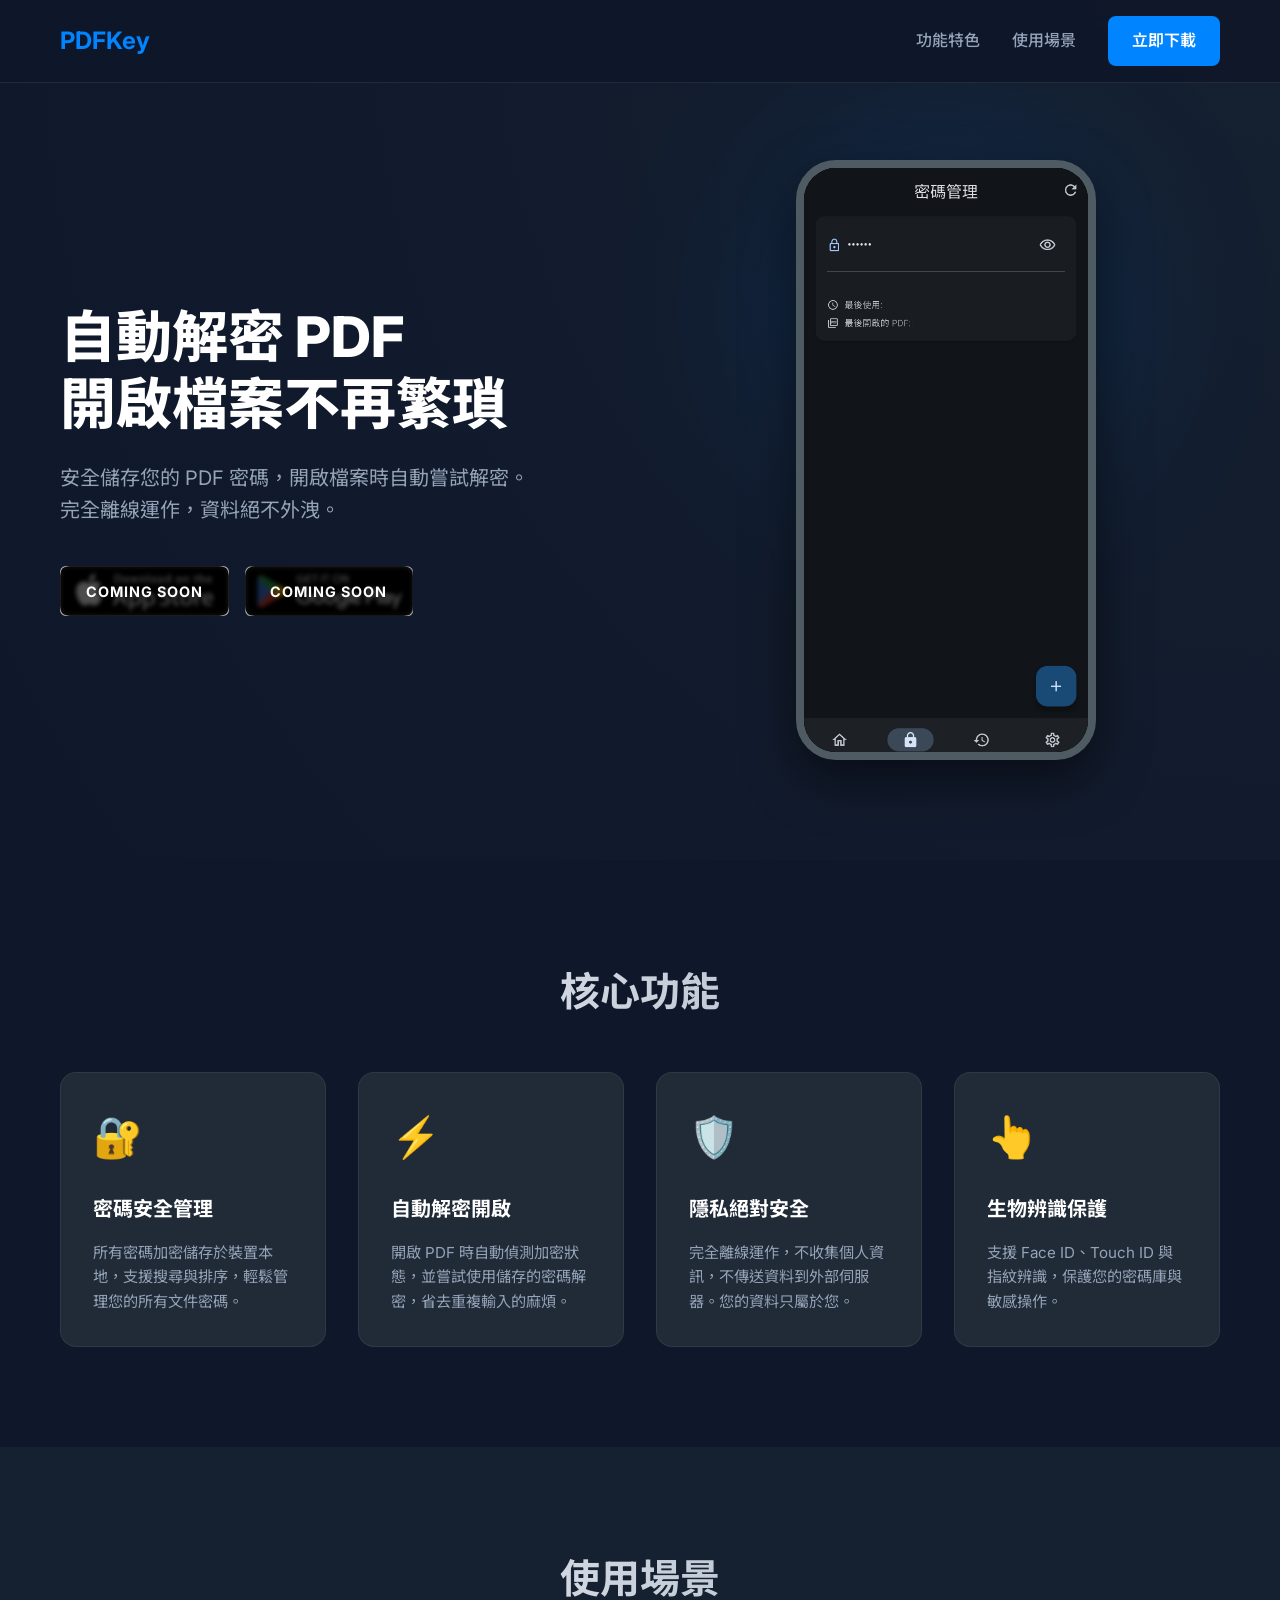
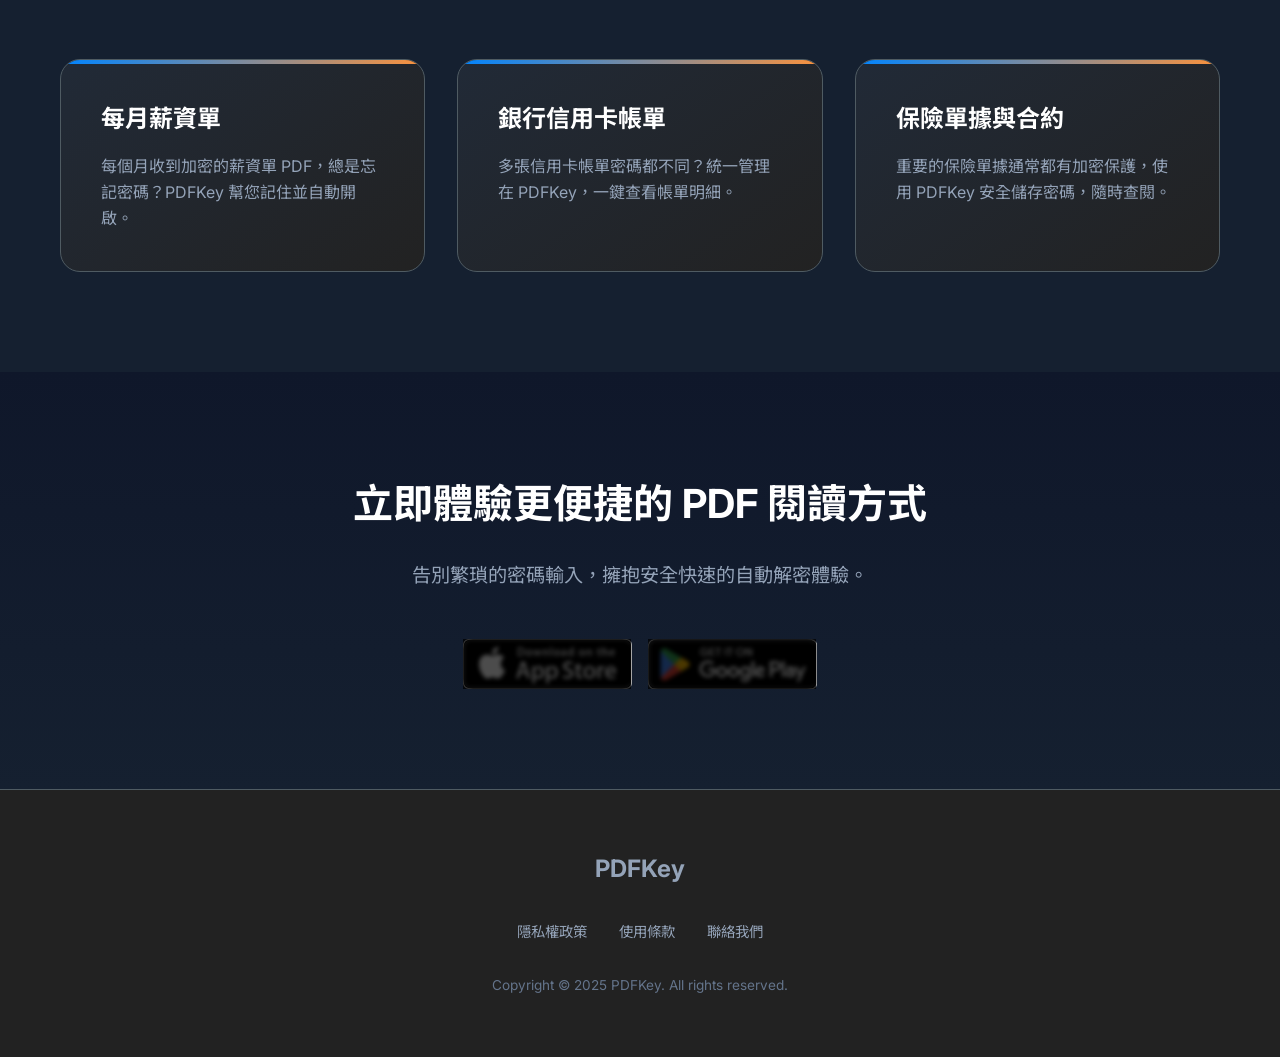
==== pdfkey/index.html @ 23a2e24d "first commit" ====
<!DOCTYPE html>
<html lang="zh-TW">

<head>
    <meta charset="UTF-8">
    <meta name="viewport" content="width=device-width, initial-scale=1.0">
    <title>PDFKey - 自動解密 PDF 開啟工具 | 安全、快速、離線</title>
    <link rel="icon" href="images/icon.png">
    <meta name="description"
        content="PDFKey 是一個專為自動解密和開啟加密 PDF 檔案設計的 App。安全儲存密碼，自動嘗試解密，完全離線運作，保障您的隱私安全。支援 iOS 與 Android。">
    <meta name="keywords" content="PDF, 解密, 密碼管理, PDF開啟, 加密PDF, 離線工具, iOS, Android, Flutter">
    <meta name="author" content="PDFKey Team">
    <meta name="robots" content="index, follow">

    <!-- Open Graph / Facebook -->
    <meta property="og:type" content="website">
    <meta property="og:url" content="https://www.frankchen.tw/pdfkey/">
    <meta property="og:title" content="PDFKey - 自動解密 PDF 開啟工具">
    <meta property="og:description" content="安全儲存密碼，一鍵自動解密，完全離線運作。解決您每次打開薪資單、帳單都要輸入密碼的煩惱。">
    <meta property="og:image" content="assets/og-image.jpg">

    <!-- Twitter -->
    <meta property="twitter:card" content="summary_large_image">
    <meta property="twitter:url" content="https://www.frankchen.tw/pdfkey/">
    <meta property="twitter:title" content="PDFKey - 自動解密 PDF 開啟工具">
    <meta property="twitter:description" content="安全儲存密碼，一鍵自動解密，完全離線運作。解決您每次打開薪資單、帳單都要輸入密碼的煩惱。">
    <meta property="twitter:image" content="assets/og-image.jpg">

    <link rel="stylesheet" href="style.css">

    <!-- Google Fonts -->
    <link rel="preconnect" href="https://fonts.googleapis.com">
    <link rel="preconnect" href="https://fonts.gstatic.com" crossorigin>
    <link
        href="https://fonts.googleapis.com/css2?family=Inter:wght@400;500;600;700&family=Noto+Sans+TC:wght@400;500;700&display=swap"
        rel="stylesheet">

    <!-- Schema.org Structured Data -->
    <script type="application/ld+json">
    {
      "@context": "https://schema.org",
      "@type": "SoftwareApplication",
      "name": "PDFKey",
      "operatingSystem": "iOS, Android",
      "applicationCategory": "UtilitiesApplication",
      "offers": {
        "@type": "Offer",
        "price": "0",
        "priceCurrency": "TWD"
      },
      "description": "PDFKey 是一個專為自動解密和開啟加密 PDF 檔案設計的 App。安全儲存密碼，自動嘗試解密，完全離線運作。",
      "featureList": "自動解密 PDF, 密碼安全儲存, 生物辨識保護, 完全離線運作"
    }
    </script>
</head>

<body>
    <header class="header">
        <div class="container header-container">
            <a href="#" class="logo">PDFKey</a>
            <nav class="nav">
                <ul class="nav-list">
                    <li><a href="#features">功能特色</a></li>
                    <li><a href="#use-cases">使用場景</a></li>
                    <li><a href="#download" class="btn btn-primary nav-btn">立即下載</a></li>
                </ul>
                <button class="mobile-menu-btn" aria-label="Toggle menu">
                    <span></span>
                    <span></span>
                    <span></span>
                </button>
            </nav>
        </div>
    </header>

    <main>
        <section class="hero">
            <div class="container hero-container">
                <div class="hero-content">
                    <h1>自動解密 PDF<br>開啟檔案不再繁瑣</h1>
                    <p class="hero-subtitle">安全儲存您的 PDF 密碼，開啟檔案時自動嘗試解密。<br>完全離線運作，資料絕不外洩。</p>
                    <div class="hero-buttons">
                        <a href="#" class="store-badge coming-soon">
                            <img src="images/app-store-badge.webp" alt="Download on the App Store">
                        </a>
                        <a href="#" class="store-badge coming-soon">
                            <img src="images/google-play-badge.png" alt="Get it on Google Play">
                        </a>
                    </div>
                </div>
                <div class="hero-image">
                    <!-- Placeholder for App Screenshot -->
                    <div class="app-mockup">
                        <div class="mockup-screen">
                            <div class="carousel-container">
                                <img src="images/pdfkey-1-homepage.jpg" alt="PDFKey Homepage"
                                    class="carousel-slide active">
                                <img src="images/pdfkey-2-password.jpg" alt="PDFKey Password Management"
                                    class="carousel-slide">
                                <img src="images/pdfkey-3-history.jpg" alt="PDFKey History" class="carousel-slide">
                                <img src="images/pdfkey-4-settings.jpg" alt="PDFKey Settings" class="carousel-slide">
                            </div>
                        </div>
                    </div>
                </div>
            </div>
        </section>

        <section id="features" class="features">
            <div class="container">
                <h2 class="section-title">核心功能</h2>
                <div class="features-grid">
                    <div class="feature-card">
                        <div class="feature-icon">🔐</div>
                        <h3>密碼安全管理</h3>
                        <p>所有密碼加密儲存於裝置本地，支援搜尋與排序，輕鬆管理您的所有文件密碼。</p>
                    </div>
                    <div class="feature-card">
                        <div class="feature-icon">⚡️</div>
                        <h3>自動解密開啟</h3>
                        <p>開啟 PDF 時自動偵測加密狀態，並嘗試使用儲存的密碼解密，省去重複輸入的麻煩。</p>
                    </div>
                    <div class="feature-card">
                        <div class="feature-icon">🛡️</div>
                        <h3>隱私絕對安全</h3>
                        <p>完全離線運作，不收集個人資訊，不傳送資料到外部伺服器。您的資料只屬於您。</p>
                    </div>
                    <div class="feature-card">
                        <div class="feature-icon">👆</div>
                        <h3>生物辨識保護</h3>
                        <p>支援 Face ID、Touch ID 與指紋辨識，保護您的密碼庫與敏感操作。</p>
                    </div>
                </div>
            </div>
        </section>

        <section id="use-cases" class="use-cases">
            <div class="container">
                <h2 class="section-title">使用場景</h2>
                <div class="use-cases-grid">
                    <div class="use-case-item">
                        <div class="use-case-content">
                            <h3>每月薪資單</h3>
                            <p>每個月收到加密的薪資單 PDF，總是忘記密碼？PDFKey 幫您記住並自動開啟。</p>
                        </div>
                    </div>
                    <div class="use-case-item">
                        <div class="use-case-content">
                            <h3>銀行信用卡帳單</h3>
                            <p>多張信用卡帳單密碼都不同？統一管理在 PDFKey，一鍵查看帳單明細。</p>
                        </div>
                    </div>
                    <div class="use-case-item">
                        <div class="use-case-content">
                            <h3>保險單據與合約</h3>
                            <p>重要的保險單據通常都有加密保護，使用 PDFKey 安全儲存密碼，隨時查閱。</p>
                        </div>
                    </div>
                </div>
            </div>
        </section>

        <section id="download" class="cta">
            <div class="container">
                <h2>立即體驗更便捷的 PDF 閱讀方式</h2>
                <p>告別繁瑣的密碼輸入，擁抱安全快速的自動解密體驗。</p>
                <div class="hero-buttons">
                    <a href="#" class="store-badge coming-soon">
                        <img src="images/app-store-badge.webp" alt="Download on the App Store">
                    </a>
                    <a href="#" class="store-badge coming-soon">
                        <img src="images/google-play-badge.png" alt="Get it on Google Play">
                    </a>
                </div>
            </div>
        </section>
    </main>

    <footer class="footer">
        <div class="container footer-container">
            <div class="footer-logo">PDFKey</div>
            <div class="footer-links">
                <a href="privacy.html">隱私權政策</a>
                <a href="terms.html">使用條款</a>
                <a href="mailto:qwer4488999@gmail.com">聯絡我們</a>
            </div>
            <div class="footer-copyright">
                Copyright &copy; 2025 PDFKey. All rights reserved.
            </div>
        </div>
    </footer>

    <script src="script.js"></script>
</body>

</html>
---- pdfkey/style.css ----
:root {
    --primary: #0f172a;
    --secondary-1: #212a37;
    --secondary-2: #222222;
    --secondary-3: #152030;
    --border: #4f5b62;
    --accent-1: #0084ff;
    --accent-2: #0177e3;
    --accent-3: #fb923c;
    --text-main: #ffffff;
    --text-muted: #94a3b8;
    --font-main: 'Inter', 'Noto Sans TC', sans-serif;
}

* {
    margin: 0;
    padding: 0;
    box-sizing: border-box;
}

body {
    font-family: var(--font-main);
    background-color: var(--primary);
    color: var(--text-main);
    line-height: 1.6;
    overflow-x: hidden;
}

a {
    text-decoration: none;
    color: inherit;
    transition: color 0.3s ease;
}

ul {
    list-style: none;
}

/* Utilities */
.container {
    max-width: 1200px;
    margin: 0 auto;
    padding: 0 20px;
}

.btn {
    display: inline-block;
    padding: 12px 24px;
    border-radius: 8px;
    font-weight: 600;
    cursor: pointer;
    transition: all 0.3s ease;
}

.btn-primary {
    background-color: var(--accent-1);
    color: white;
}

.btn-primary:hover {
    background-color: var(--accent-2);
    transform: translateY(-2px);
}

.section-title {
    font-size: 2.5rem;
    font-weight: 700;
    text-align: center;
    margin-bottom: 3rem;
    background: linear-gradient(to right, #fff, #94a3b8);
    -webkit-background-clip: text;
    -webkit-text-fill-color: transparent;
}

/* Header */
.header {
    position: fixed;
    top: 0;
    left: 0;
    width: 100%;
    background-color: rgba(15, 23, 42, 0.9);
    backdrop-filter: blur(10px);
    z-index: 1000;
    border-bottom: 1px solid rgba(79, 91, 98, 0.3);
    padding: 1rem 0;
}

.header-container {
    display: flex;
    justify-content: space-between;
    align-items: center;
}

.logo {
    font-size: 1.5rem;
    font-weight: 700;
    color: var(--accent-1);
}

.nav-list {
    display: flex;
    align-items: center;
    gap: 2rem;
}

.nav-list a:not(.btn) {
    color: var(--text-muted);
    font-weight: 500;
}

.nav-list a:not(.btn):hover {
    color: var(--text-main);
}

.mobile-menu-btn {
    display: none;
    background: none;
    border: none;
    cursor: pointer;
    flex-direction: column;
    gap: 6px;
}

.mobile-menu-btn span {
    display: block;
    width: 25px;
    height: 2px;
    background-color: var(--text-main);
    transition: 0.3s;
}

/* Hero Section */
.hero {
    padding: 160px 0 100px;
    background: radial-gradient(circle at top right, var(--secondary-3), var(--primary));
    overflow: hidden;
}

.hero-container {
    display: flex;
    align-items: center;
    gap: 4rem;
}

.hero-content {
    flex: 1;
}

.hero h1 {
    font-size: 3.5rem;
    line-height: 1.2;
    margin-bottom: 1.5rem;
    font-weight: 800;
}

.hero-subtitle {
    font-size: 1.25rem;
    color: var(--text-muted);
    margin-bottom: 2.5rem;
}

.hero-buttons {
    display: flex;
    gap: 1rem;
    flex-wrap: wrap;
}

.store-badge {
    display: inline-flex;
    align-items: center;
    transition: transform 0.3s ease;
}

.store-badge img {
    height: 50px;
    width: auto;
    display: block;
}

.store-badge:hover {
    transform: translateY(-2px);
    opacity: 0.9;
}

.store-badge.coming-soon {
    position: relative;
    cursor: default;
    pointer-events: none;
}

.store-badge.coming-soon::after {
    content: 'Coming Soon';
    position: absolute;
    top: 0;
    left: 0;
    width: 100%;
    height: 100%;
    background-color: rgba(0, 0, 0, 0.7);
    color: #fff;
    display: flex;
    align-items: center;
    justify-content: center;
    font-weight: 700;
    font-size: 0.9rem;
    border-radius: 10px;
    backdrop-filter: blur(2px);
    text-transform: uppercase;
    letter-spacing: 1px;
}

.hero-image {
    flex: 1;
    display: flex;
    justify-content: center;
    position: relative;
}

.hero-image::before {
    content: '';
    position: absolute;
    width: 300px;
    height: 300px;
    background: var(--accent-1);
    filter: blur(100px);
    opacity: 0.2;
    z-index: -1;
    border-radius: 50%;
}

.app-mockup {
    width: 300px;
    height: 600px;
    background-color: var(--secondary-2);
    border-radius: 40px;
    border: 8px solid var(--border);
    position: relative;
    box-shadow: 0 20px 50px rgba(0, 0, 0, 0.5);
    overflow: hidden;
}

.mockup-screen {
    width: 100%;
    height: 100%;
    background-color: #000;
    overflow: hidden;
    position: relative;
}

.carousel-container {
    width: 100%;
    height: 100%;
    position: relative;
}

.carousel-slide {
    position: absolute;
    top: 0;
    left: 0;
    width: 100%;
    height: 100%;
    object-fit: cover;
    opacity: 0;
    transition: opacity 1s ease-in-out;
}

.carousel-slide.active {
    opacity: 1;
}

/* Features Section */
.features {
    padding: 100px 0;
    background-color: var(--primary);
}

.features-grid {
    display: grid;
    grid-template-columns: repeat(auto-fit, minmax(250px, 1fr));
    gap: 2rem;
}

.feature-card {
    background-color: var(--secondary-1);
    padding: 2rem;
    border-radius: 16px;
    border: 1px solid rgba(79, 91, 98, 0.3);
    transition: transform 0.3s ease;
}

.feature-card:hover {
    transform: translateY(-5px);
    border-color: var(--accent-1);
}

.feature-icon {
    font-size: 2.5rem;
    margin-bottom: 1.5rem;
}

.feature-card h3 {
    font-size: 1.25rem;
    margin-bottom: 1rem;
    color: var(--text-main);
}

.feature-card p {
    color: var(--text-muted);
    font-size: 0.95rem;
}

/* Use Cases Section */
.use-cases {
    padding: 100px 0;
    background-color: var(--secondary-3);
}

.use-cases-grid {
    display: grid;
    grid-template-columns: repeat(auto-fit, minmax(300px, 1fr));
    gap: 2rem;
}

.use-case-item {
    background: linear-gradient(145deg, var(--secondary-1), var(--secondary-2));
    padding: 2.5rem;
    border-radius: 20px;
    border: 1px solid var(--border);
    position: relative;
    overflow: hidden;
}

.use-case-item::before {
    content: '';
    position: absolute;
    top: 0;
    left: 0;
    width: 100%;
    height: 4px;
    background: linear-gradient(90deg, var(--accent-1), var(--accent-3));
}

.use-case-content h3 {
    font-size: 1.5rem;
    margin-bottom: 1rem;
    color: var(--text-main);
}

.use-case-content p {
    color: var(--text-muted);
}

/* CTA Section */
.cta {
    padding: 100px 0;
    text-align: center;
    background: linear-gradient(180deg, var(--primary) 0%, var(--secondary-3) 100%);
}

.cta h2 {
    font-size: 2.5rem;
    margin-bottom: 1.5rem;
}

.cta p {
    color: var(--text-muted);
    margin-bottom: 3rem;
    font-size: 1.2rem;
}

.cta .hero-buttons {
    justify-content: center;
}

/* Footer */
.footer {
    padding: 60px 0;
    background-color: var(--secondary-2);
    border-top: 1px solid var(--border);
}

.footer-container {
    display: flex;
    flex-direction: column;
    align-items: center;
    gap: 2rem;
}

.footer-logo {
    font-size: 1.5rem;
    font-weight: 700;
    color: var(--text-muted);
}

.footer-links {
    display: flex;
    gap: 2rem;
}

.footer-links a {
    color: var(--text-muted);
    font-size: 0.9rem;
}

.footer-links a:hover {
    color: var(--accent-1);
}

.footer-copyright {
    color: #64748b;
    font-size: 0.85rem;
}

/* Responsive Design */
@media (max-width: 992px) {
    .hero-container {
        flex-direction: column;
        text-align: center;
        gap: 3rem;
    }

    .hero-buttons {
        justify-content: center;
    }

    .hero h1 {
        font-size: 2.8rem;
    }
}

@media (max-width: 768px) {
    .mobile-menu-btn {
        display: flex;
    }

    .nav-list {
        position: fixed;
        top: 70px;
        left: 0;
        width: 100%;
        background-color: var(--secondary-1);
        flex-direction: column;
        padding: 2rem 0;
        border-bottom: 1px solid var(--border);
        transform: translateY(-150%);
        transition: transform 0.3s ease;
    }

    .nav-list.active {
        transform: translateY(0);
    }

    .section-title {
        font-size: 2rem;
    }

    .hero h1 {
        font-size: 2.2rem;
    }
}
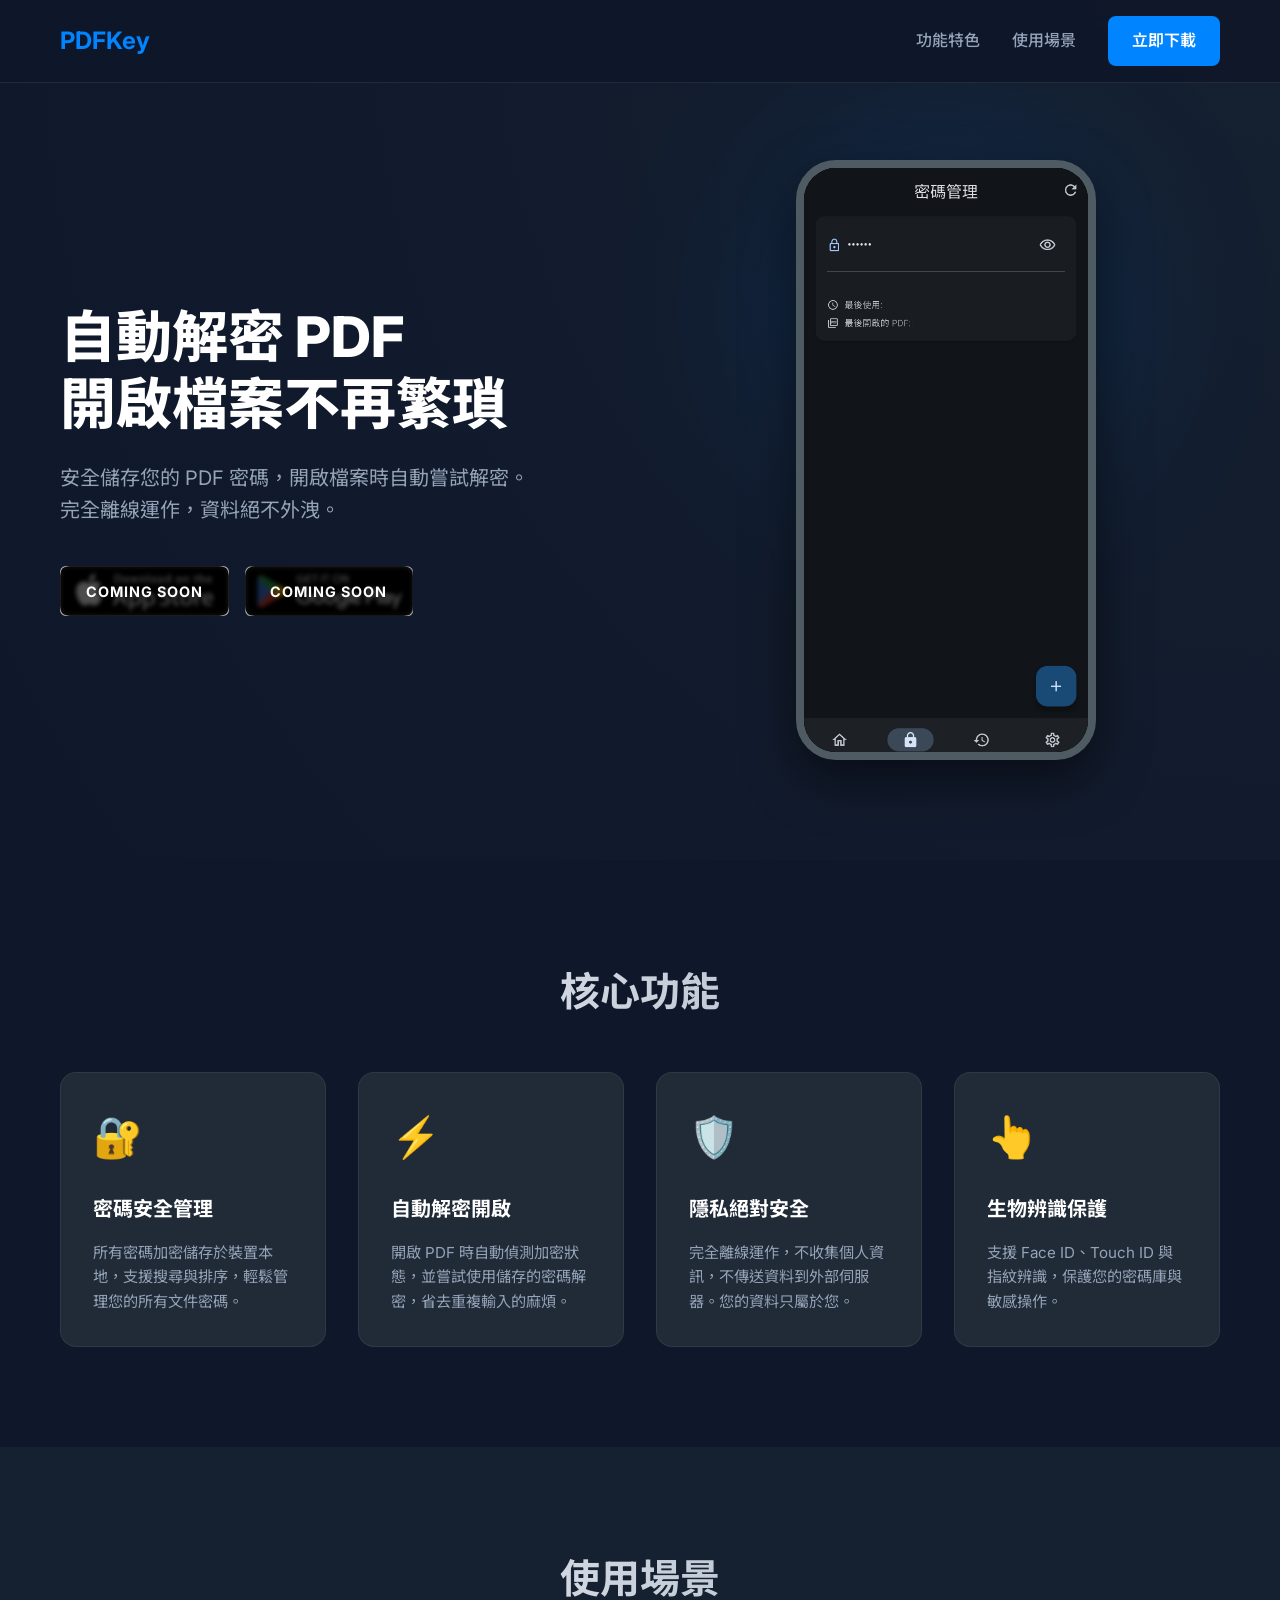
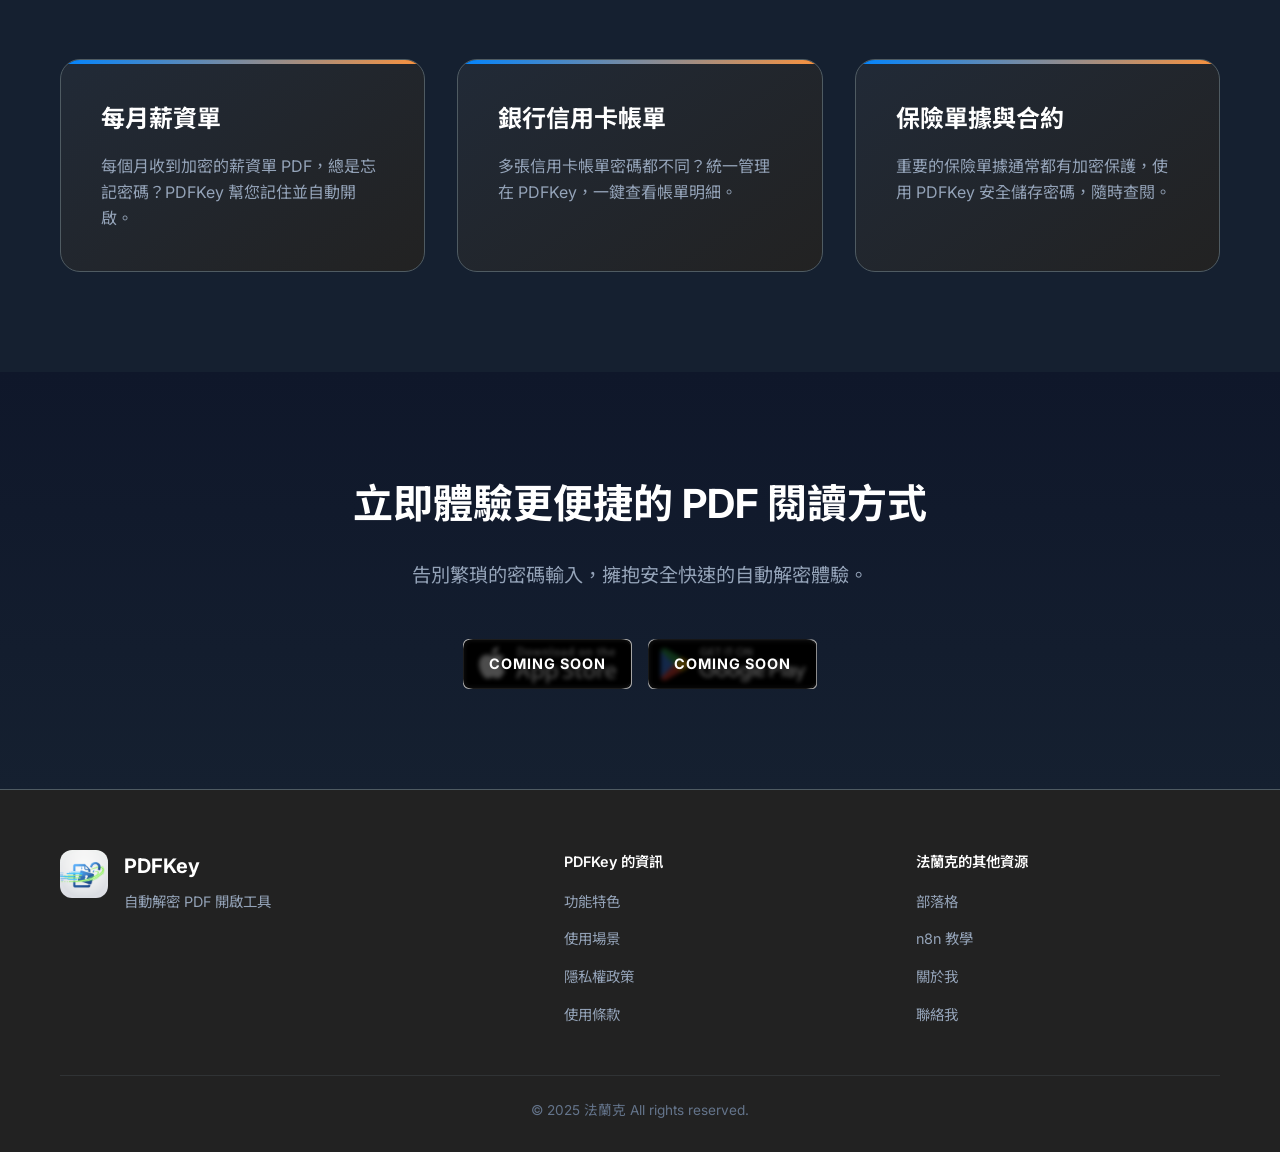
==== commit a0613b15: "redesign footer with three-column grid layout - Add brand section with logo and slogan - Add product" ====
--- a/pdfkey/index.html
+++ b/pdfkey/index.html
@@ -177,15 +177,49 @@
     </main>
 
     <footer class="footer">
-        <div class="container footer-container">
-            <div class="footer-logo">PDFKey</div>
-            <div class="footer-links">
-                <a href="privacy.html">隱私權政策</a>
-                <a href="terms.html">使用條款</a>
-                <a href="mailto:qwer4488999@gmail.com">聯絡我們</a>
-            </div>
-            <div class="footer-copyright">
-                Copyright &copy; 2025 PDFKey. All rights reserved.
+        <div class="container">
+            <div class="footer-grid">
+                <!-- 左欄：品牌資訊 -->
+                <div class="footer-brand">
+                    <div class="footer-logo">
+                        <img src="images/icon.png" alt="PDFKey Logo" class="footer-logo-img">
+                    </div>
+                    <div class="footer-brand-content">
+                        <h3 class="footer-title">PDFKey</h3>
+                        <p class="footer-slogan">自動解密 PDF 開啟工具</p>
+                    </div>
+                </div>
+
+                <!-- 中欄：產品資訊 -->
+                <div class="footer-links">
+                    <h4 class="footer-links-title">PDFKey 的資訊</h4>
+                    <ul class="footer-links-list">
+                        <li><a href="#features">功能特色</a></li>
+                        <li><a href="#use-cases">使用場景</a></li>
+                        <li><a href="privacy.html">隱私權政策</a></li>
+                        <li><a href="terms.html">使用條款</a></li>
+                    </ul>
+                </div>
+
+                <!-- 右欄：法蘭克的其他資源 -->
+                <div class="footer-links">
+                    <h4 class="footer-links-title">法蘭克的其他資源</h4>
+                    <ul class="footer-links-list">
+                        <li><a href="https://www.frankchen.tw/" target="_blank" rel="noopener noreferrer">部落格</a></li>
+                        <li><a href="https://www.frankchen.tw/n8n-resources/" target="_blank"
+                                rel="noopener noreferrer">n8n 教學</a></li>
+                        <li><a href="https://www.frankchen.tw/personal/" target="_blank"
+                                rel="noopener noreferrer">關於我</a>
+                        </li>
+                        <li><a href="https://www.frankchen.tw/contact-frank/" target="_blank"
+                                rel="noopener noreferrer">聯絡我</a></li>
+                    </ul>
+                </div>
+            </div>
+
+            <!-- 底部版權 -->
+            <div class="footer-bottom">
+                <p class="footer-copyright">© 2025 法蘭克 All rights reserved.</p>
             </div>
         </div>
     </footer>
--- a/pdfkey/style.css
+++ b/pdfkey/style.css
@@ -373,36 +373,72 @@
 
 /* Footer */
 .footer {
-    padding: 60px 0;
+    padding: 60px 0 30px;
     background-color: var(--secondary-2);
     border-top: 1px solid var(--border);
 }
 
-.footer-container {
+.footer-grid {
+    display: grid;
+    grid-template-columns: 1.5fr 1fr 1fr;
+    gap: 3rem;
+    margin-bottom: 3rem;
+}
+
+/* 左欄品牌區塊 */
+.footer-brand {
+    display: flex;
+    align-items: flex-start;
+    gap: 1rem;
+}
+
+.footer-logo-img {
+    width: 48px;
+    height: 48px;
+    border-radius: 12px;
+}
+
+.footer-title {
+    font-size: 1.25rem;
+    font-weight: 700;
+    color: var(--text-main);
+    margin-bottom: 0.5rem;
+}
+
+.footer-slogan {
+    color: var(--text-muted);
+    font-size: 0.9rem;
+}
+
+/* 連結區塊 */
+.footer-links-title {
+    font-size: 0.9rem;
+    font-weight: 600;
+    color: var(--text-main);
+    margin-bottom: 1rem;
+}
+
+.footer-links-list {
     display: flex;
     flex-direction: column;
-    align-items: center;
-    gap: 2rem;
-}
-
-.footer-logo {
-    font-size: 1.5rem;
-    font-weight: 700;
-    color: var(--text-muted);
-}
-
-.footer-links {
-    display: flex;
-    gap: 2rem;
-}
-
-.footer-links a {
+    gap: 0.75rem;
+}
+
+.footer-links-list a {
     color: var(--text-muted);
     font-size: 0.9rem;
-}
-
-.footer-links a:hover {
+    transition: color 0.3s ease;
+}
+
+.footer-links-list a:hover {
     color: var(--accent-1);
+}
+
+/* 底部版權 */
+.footer-bottom {
+    border-top: 1px solid rgba(79, 91, 98, 0.3);
+    padding-top: 1.5rem;
+    text-align: center;
 }
 
 .footer-copyright {
@@ -456,4 +492,20 @@
     .hero h1 {
         font-size: 2.2rem;
     }
+
+    /* Footer 響應式 */
+    .footer-grid {
+        grid-template-columns: 1fr;
+        gap: 2rem;
+        text-align: center;
+    }
+
+    .footer-brand {
+        flex-direction: column;
+        align-items: center;
+    }
+
+    .footer-links-list {
+        align-items: center;
+    }
 }
